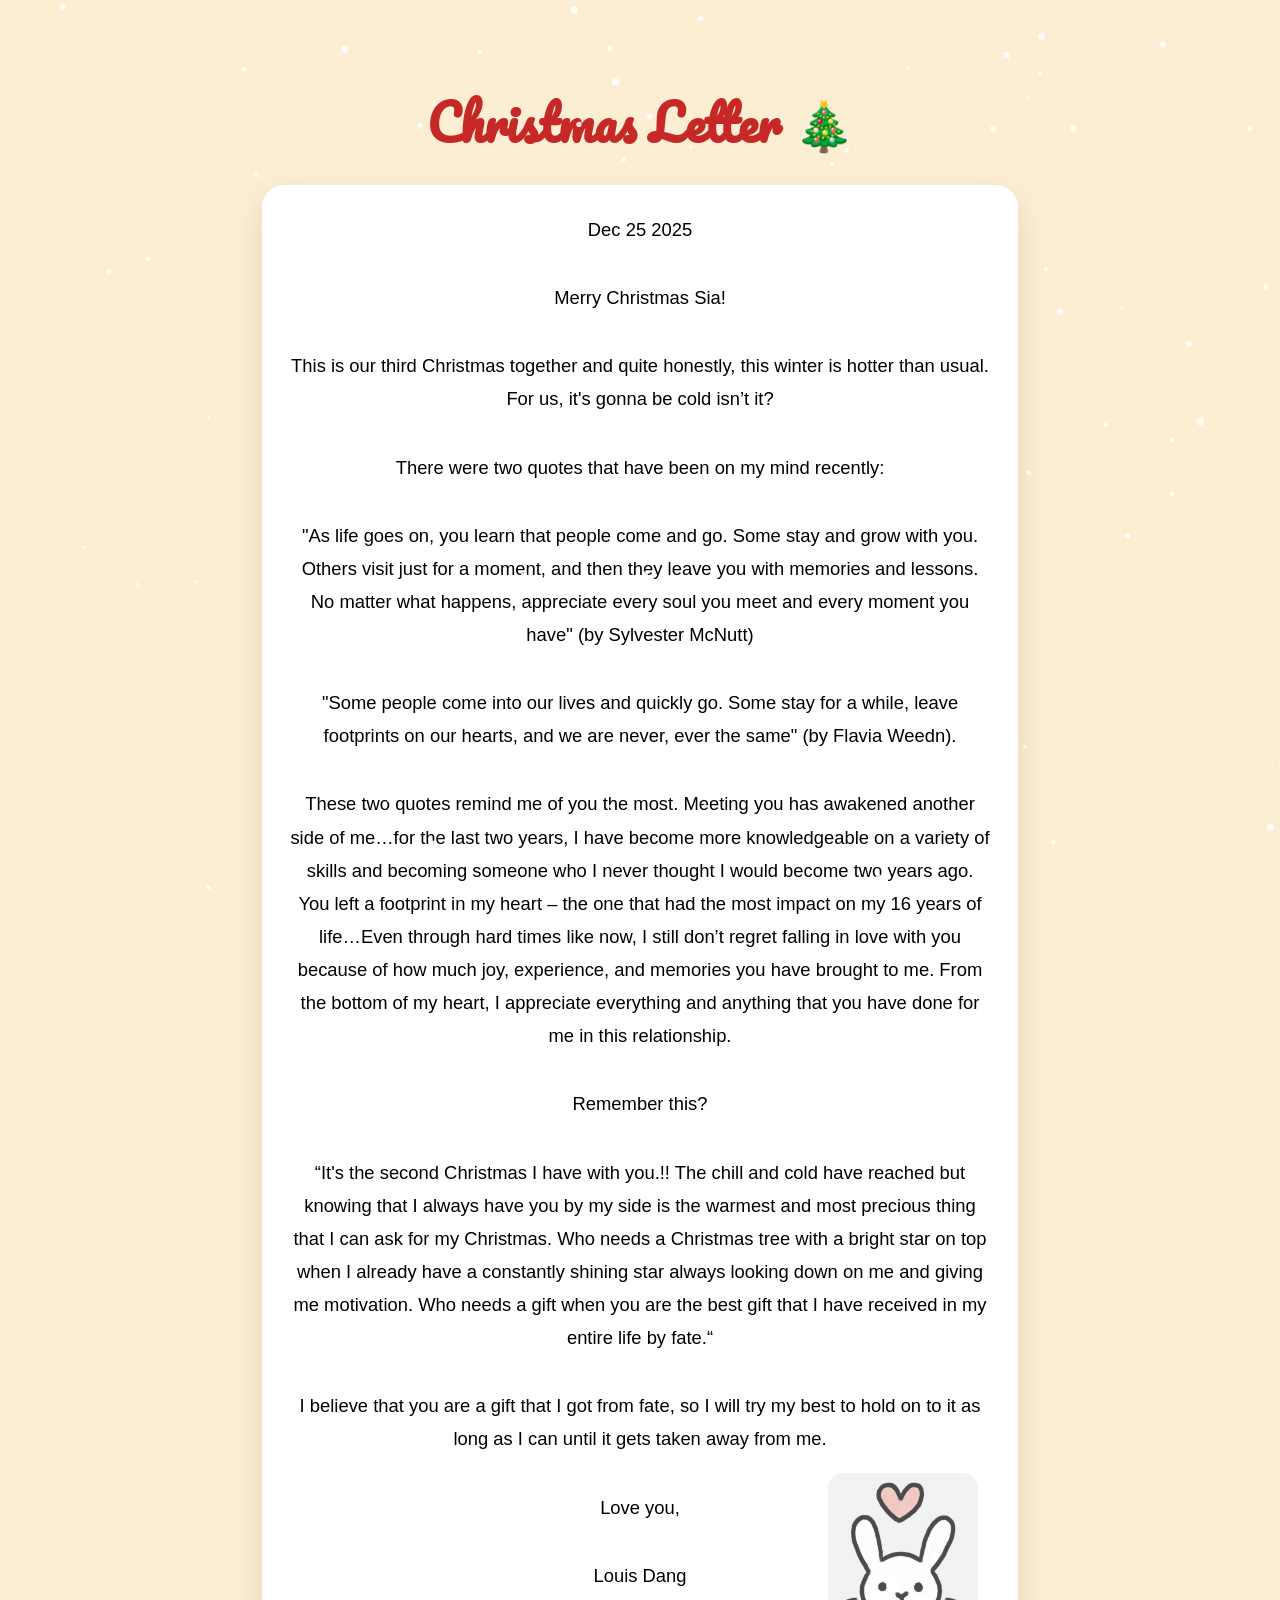
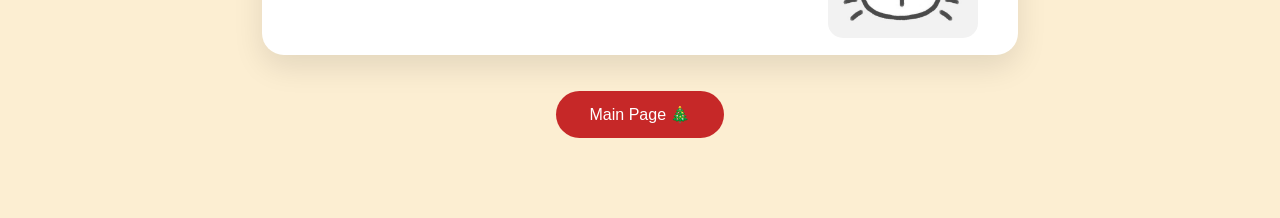
==== mpage.html @ da00d910 "working" ====
<!DOCTYPE html>
<html lang="en">
<head>
  <meta charset="UTF-8" />
  <meta name="viewport" content="width=device-width, initial-scale=1.0"/>
  <title>Christmas Letter 🎄</title>
  <link rel="stylesheet" href="style.css" />
</head>
<body>
  <div class="container">
    <img src="IMG_0695 2.jpg" class="bunny" alt="bunny">
    <h1>Christmas Letter 🎄 </h1>

      <div class="note">
        
        <p> Dec 25 2025 </p>

        <p>Merry Christmas Sia!</p>

        <p>This is our third Christmas together and quite honestly, this winter is hotter than usual. For us, it's gonna be cold isn’t it?  </p>
        <p>There were  two quotes that have been on my mind recently: </p>
       <p>"As life goes on, you learn that people come and go. Some stay and grow with you. Others visit just for a moment, and then they leave you with memories and lessons. No matter what happens, appreciate every soul you meet and every moment you have" (by Sylvester McNutt) </p>
        <p> "Some people come into our lives and quickly go. Some stay for a while, leave footprints on our hearts, and we are never, ever the same" (by Flavia Weedn). </p>
        <p> These two quotes remind me of you the most. Meeting you has awakened another side of me…for the last two years, I have become more knowledgeable on a variety of skills and becoming someone who I never thought I would become two years ago. You left a footprint in my heart – the one that had the most impact on my 16 years of life…Even through hard times like now, I still don’t regret falling in love with you because of how much joy, experience, and memories you have brought to me. From the bottom of my heart, I appreciate everything and anything that you have done for me in this relationship. </p>
        <p>Remember this? </p>
        <p>“It's the second Christmas I have with you.!! The chill and cold have reached but knowing that I always have you by my side is the warmest and most precious thing that I can ask for my Christmas. Who needs a Christmas tree with a bright star on top when I already have a constantly shining star always looking down on me and giving me motivation. Who needs a gift when you are the best gift that I have received in my entire life by fate.“ </p>
        <p>I believe that you are a gift that I got from fate, so I will try my best to hold on to it as long as I can until it gets taken away from me. </p>

        <p> Love you,</p>
        <p> Louis Dang </p>
        </div>
   

    <br /><br />
    <a href="index.html" class="button">Main Page 🎄 </a>
  </div>


  <script src="script.js"></script>
</body>
</html>
---- style.css ----
@import url('https://fonts.googleapis.com/css2?family=Poppins:wght@300;500;700&family=Pacifico&display=swap');

* {
  margin: 0;
  padding: 0;
  box-sizing: border-box;
}

/* Page animation */
@keyframes fadeIn {
  from { opacity: 0; transform: translateY(15px); }
  to { opacity: 1; transform: translateY(0); }
}

.container {
  max-width: 1000px;
  margin: auto;
  padding: 80px 20px;
  text-align: center;
}

/* Headings */
h1 {
  font-family: 'Pacifico', cursive;
  font-size: clamp(2rem, 6vw, 3rem);
  color: #c62828;
  margin-bottom: 20px;
  animation: float 3s ease-in-out infinite;
}

@keyframes float {
  0%,100% { transform: translateY(0); }
  50% { transform: translateY(-8px); }
}

p {
  font-size: clamp(1rem, 3.5vw, 1.15rem);
  line-height: 1.8;
  margin-bottom: 35px;
  max-width: 700px;
  margin-inline: auto;
}

/* Buttons */
.button {
  display: inline-block;
  padding: 14px 34px;
  background: #c62828;
  color: white;
  text-decoration: none;
  border-radius: 40px;
  font-weight: 500;
  transition: all 0.3s ease;
}

.button:hover {
  background: #a61b1b;
  transform: scale(1.08);
  box-shadow: 0 10px 25px rgba(0,0,0,0.2);
}

/* Music toggle button (shares .button styles) */
.music-toggle {
  margin-left: 12px;
  padding-left: 18px;
  padding-right: 18px;
  background: linear-gradient(90deg, #ff8a65, #c62828);
}
.music-toggle:hover {
  transform: scale(1.06) rotate(-0.5deg);
}

/* Notes */
.notes {
  display: grid;
  grid-template-columns: repeat(auto-fit, minmax(220px, 1fr));
  gap: 22px;
  margin-top: 40px;
  z-index: 1;
}

.note {
  background: white;
  padding: 28px;
  border-radius: 22px;
  box-shadow: 0 12px 30px rgba(0,0,0,0.1);
  font-size: 1rem;
  transition: 0.4s;
  animation: pop 0.6s ease forwards;
  z-index: 1;
}


@keyframes pop {
  from { opacity: 0; transform: scale(0.9); }
  to { opacity: 1; transform: scale(1); }
}

.note:hover {
  transform: translateY(-8px) rotate(-1deg);
}

/* Gallery */
.gallery {
  display: grid;
  grid-template-columns: repeat(auto-fit, minmax(160px, 1fr));
  gap: 18px;
  margin-top: 40px;
}

.gallery img {
  width: 100%;
  aspect-ratio: 1 / 1;
  object-fit: cover;
  border-radius: 22px;
  box-shadow: 0 10px 25px rgba(0,0,0,0.15);
  transition: 0.4s ease;
}

.gallery img:hover {
  transform: scale(1.08);
}

/* Snow */
.snow {
  position: fixed;
  inset: 0;
  pointer-events: none;
  z-index: 999;
}

/* Mobile tweaks */
@media (max-width: 480px) {
  .container {
    padding: 60px 16px;
  }
}


.container {
    position: relative;
}

.floating-cat {
    position: absolute;
    width: 120px;
    pointer-events: none;
    user-select: none;
}

.cat-left {
    bottom: -30px;
    left: -50px;
}


.cat-right {
    top: -80px;
    right: -60px;
}

.floating-cat { 
  z-index: 10;
  width: 140px; }

@keyframes floaty {
    0% { transform: translateY(0); }
    50% { transform: translateY(-8px); }
    100% { transform: translateY(0); }
}

.floating-cat {
    animation: floaty 4s ease-in-out infinite;
}


body {
  background-color: #fceed2; /* Cream background like the image */
  display: flex;
  justify-content: center;
  align-items: center;
  height: 100vh;
  margin: 0;
  font-family: 'Segoe UI', sans-serif;
}

.card {
  background-color: white;
  padding: 40px;
  border-radius: 40px; /* Large, smooth rounded corners */
  box-shadow: 0 10px 30px rgba(0, 0, 0, 0.05); /* Soft, subtle shadow */
  text-align: center;
  max-width: 500px;
  width: 90%;
}

.message {
  color: #5d6d7e;
  font-size: 1.2rem;
  line-height: 1.6;
  margin-bottom: 20px;
}

.instruction {
  color: #ff768a; /* Pinkish-red script color */
  font-family: 'Cursive', sans-serif;
  font-style: italic;
  font-size: 1.1rem;
  margin-bottom: 30px;
}

.gift-button {
  background-color: #ff768a; /* The pink button color */
  color: white;
  border: none;
  padding: 15px 40px;
  border-radius: 50px; /* Fully rounded pill shape */
  font-size: 1.1rem;
  font-weight: bold;
  cursor: pointer;
  transition: transform 0.2s ease;
}

.gift-button:hover {
  transform: scale(1.05); /* Slight pop effect when hovering */
}


/* Position the container in the top left */
.dots-container {
  position: absolute;
  top: 20px;
  left: 25px;
  display: flex;
  gap: 8px; /* Space between the dots */
}

/* Base style for all dots */
.dot {
  width: 12px;
  height: 12px;
  border-radius: 50%;
  display: inline-block;
}

/* Specific colors based on the image */
.red { background-color: #ffadad; }
.yellow { background-color: #ffd6a5; }
.green { background-color: #9bf6ff; }

/* The container holding both the title and the card */
.main-container {
  display: flex;
  flex-direction: column; /* This stacks items vertically */
  align-items: center;    /* This centers them horizontally */
  gap: 30px;              /* Space between the title and the card */
}

/* Styling for the Heading */
.merry-heading {
  color: #b32d2e;         /* Christmas Red */
  font-family: 'Cursive', ui-serif; 
  font-size: 4rem;        /* Large size like the image */
  margin: 0;
  text-shadow: 2px 2px 4px rgba(0,0,0,0.1);
}

/* The card remains the same, just ensure it has a large max-width */
.card {
  position: relative;
  background-color: white;
  max-width: 800px;
  width: 90%;
  padding: 80px 60px 60px 60px;
  border-radius: 50px;
  box-shadow: 0 15px 40px rgba(0, 0, 0, 0.06);
  text-align: center;
}


.corner-bunny {
  position: absolute;
  
  /* Positioning */
  bottom: 180px;    /* Negative value moves it UP outside the box */
  right: 60px;  /* Negative value moves it RIGHT outside the box */
  
  /* Size and Style */
  width: 200px;  /* Adjust size as needed */
  height: auto;
  border-radius: 15px; /* Optional: rounds the corners of the bunny photo */
  
  /* This ensures it stays on top of the card border */
  z-index: 10; 

}

.bunny {
  position: absolute;
  
  /* Positioning */
  bottom: 180px;    /* Negative value moves it UP outside the box */
  right: 60px;  /* Negative value moves it RIGHT outside the box */
  
  /* Size and Style */
  width: 150px;  /* Adjust size as needed */
  height: auto;
  border-radius: 15px; /* Optional: rounds the corners of the bunny photo */
  
  /* This ensures it stays on top of the card border */
  z-index: 10; 

}
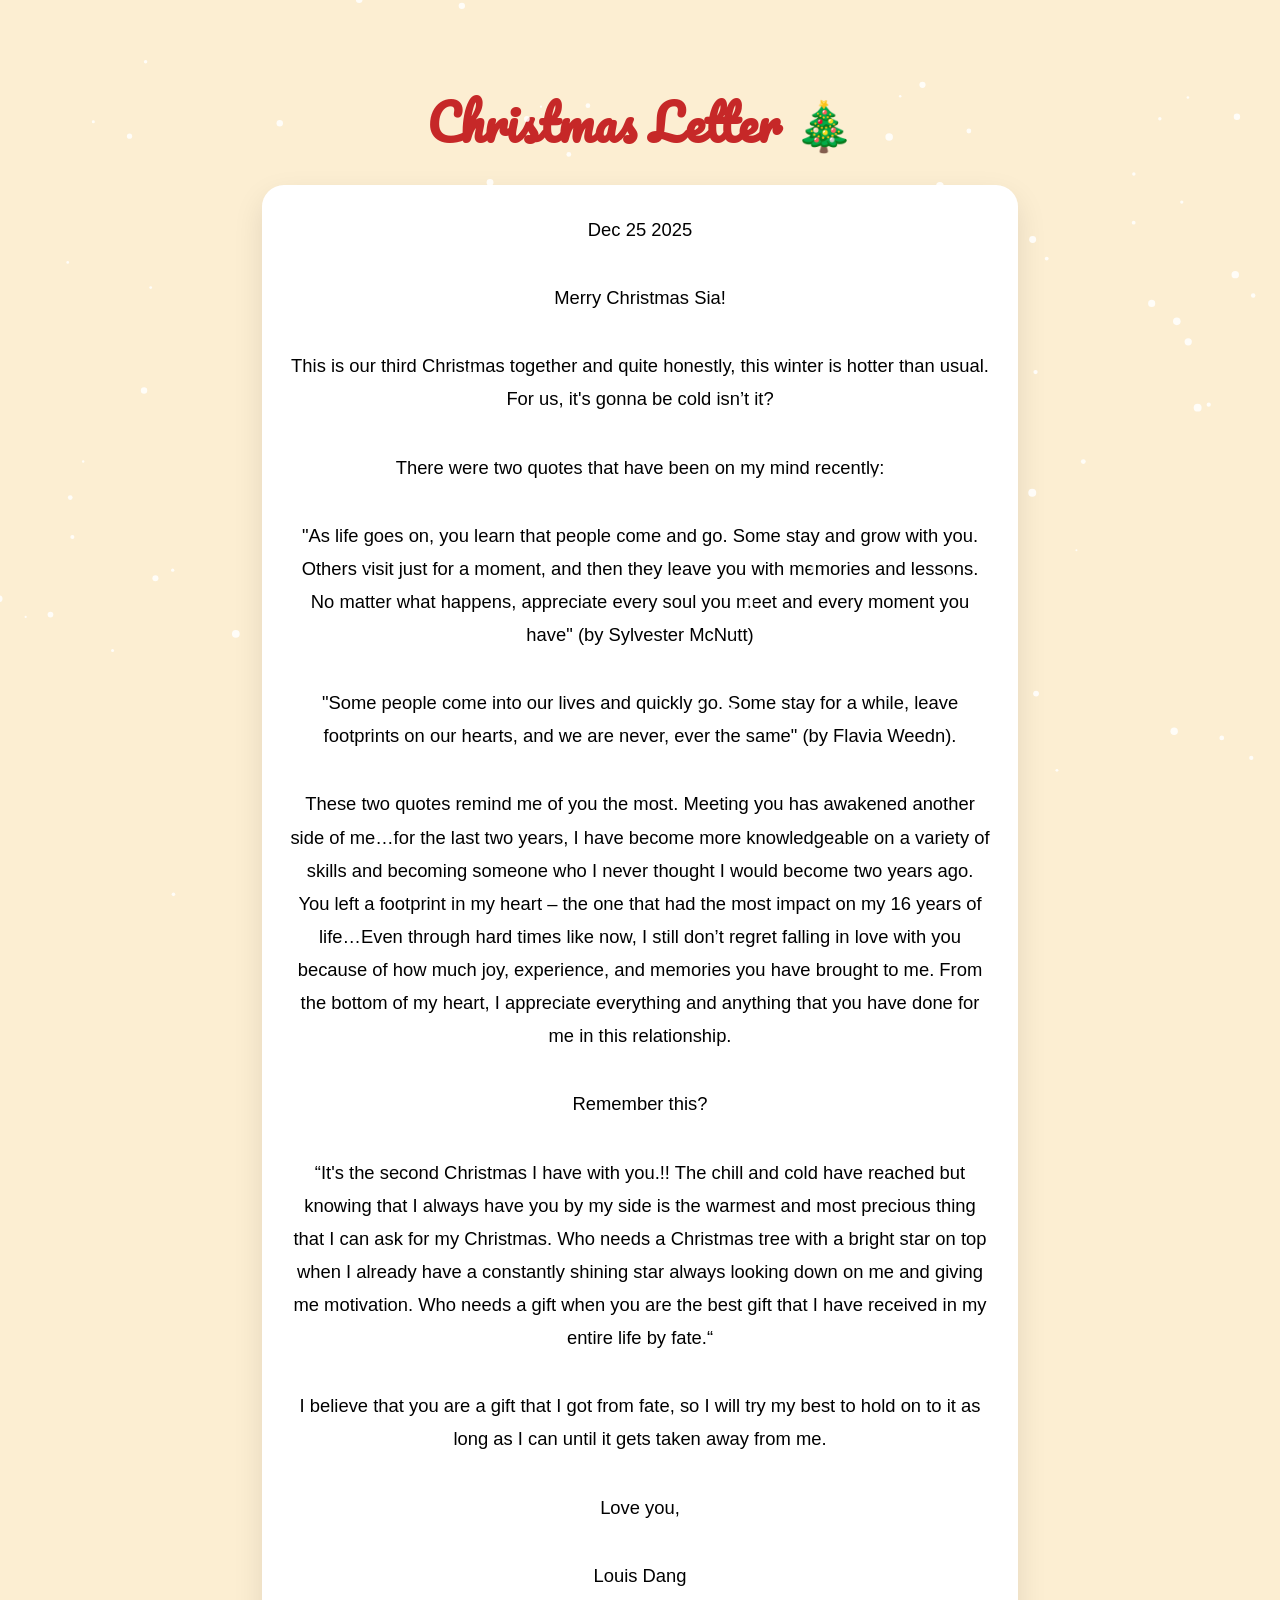
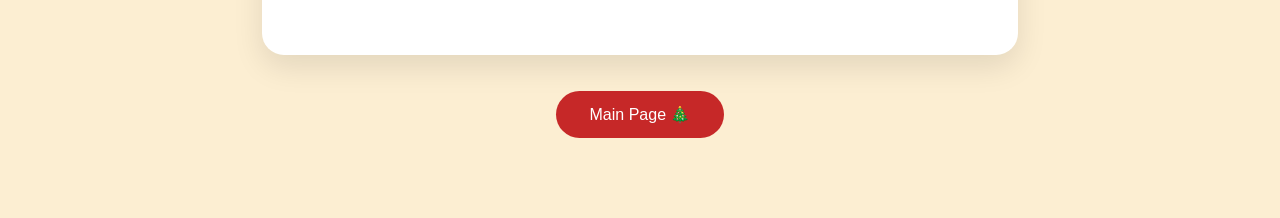
==== commit 04088b58: "Update mpage.html" ====
--- a/mpage.html
+++ b/mpage.html
@@ -8,7 +8,6 @@
 </head>
 <body>
   <div class="container">
-    <img src="IMG_0695 2.jpg" class="bunny" alt="bunny">
     <h1>Christmas Letter 🎄 </h1>
 
       <div class="note">
@@ -38,4 +37,4 @@
 
   <script src="script.js"></script>
 </body>
-</html>+</html>
--- a/style.css
+++ b/style.css
@@ -286,7 +286,7 @@
   right: 60px;  /* Negative value moves it RIGHT outside the box */
   
   /* Size and Style */
-  width: 200px;  /* Adjust size as needed */
+  width: 90px;  /* Adjust size as needed */
   height: auto;
   border-radius: 15px; /* Optional: rounds the corners of the bunny photo */
   
@@ -303,11 +303,11 @@
   right: 60px;  /* Negative value moves it RIGHT outside the box */
   
   /* Size and Style */
-  width: 150px;  /* Adjust size as needed */
+  width: 90px;  /* Adjust size as needed */
   height: auto;
   border-radius: 15px; /* Optional: rounds the corners of the bunny photo */
   
   /* This ensures it stays on top of the card border */
   z-index: 10; 
 
-}+}
